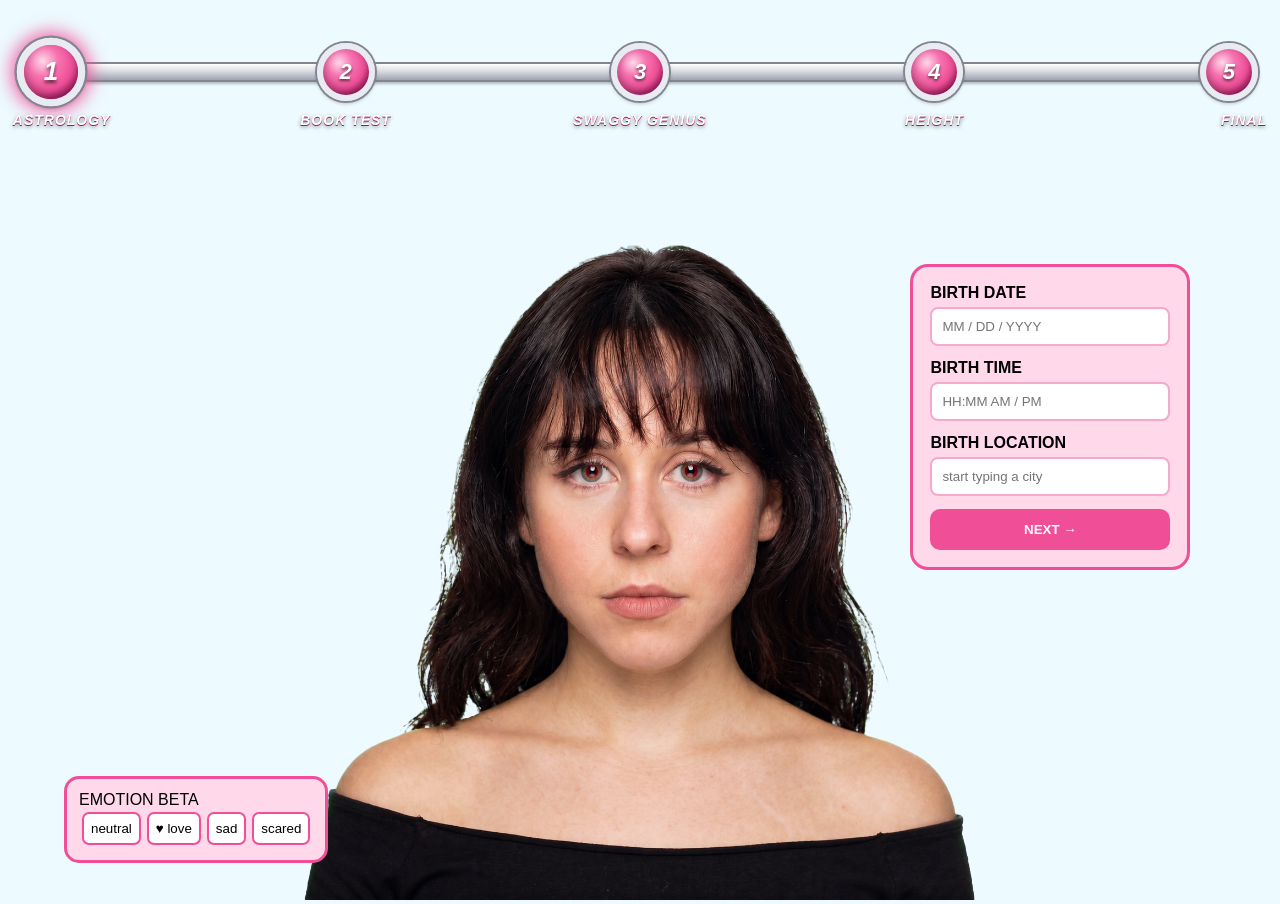
==== index.html @ e0eac4a7 "Add stage labels and switch progress bar to silver-and-pink scheme Stages: astrology, book test, swa" ====
<!doctype html><meta charset="utf-8"><meta name="viewport" content="width=device-width,initial-scale=1"><style>*{box-sizing:border-box}body{margin:0;font-family:Arial;background:#edfaff}.stars{position:fixed;inset:0;width:100%;height:100%;object-fit:cover;z-index:-1}.map{height:160px;position:relative}.route{position:absolute;left:4%;right:4%;top:62px;height:20px;border-radius:12px;background:linear-gradient(#ffffff,#d9dbe2 45%,#9fa3af);border:2px solid #828692;box-shadow:0 2px 3px rgba(0,0,0,.25)}.node{position:absolute;top:72px;transform:translate(-50%,-50%);width:58px;height:58px;border-radius:50%;background:radial-gradient(circle at 35% 30%,#ffd9e9,#f772b0 30%,#f14e98 60%,#a81260 85%);border:6px solid #e9ebf2;box-shadow:0 0 0 2px #828692,0 2px 4px rgba(0,0,0,.3),inset 0 -4px 8px rgba(0,0,0,.35);display:flex;align-items:center;justify-content:center;color:#fff;font-weight:bold;font-size:22px;text-shadow:0 2px 3px rgba(0,0,0,.6)}.node.active{transform:translate(-50%,-50%) scale(1.18);box-shadow:0 0 0 2px #828692,0 0 14px 5px rgba(241,78,152,.85),0 2px 4px rgba(0,0,0,.3),inset 0 -4px 8px rgba(0,0,0,.35)}.lbl{position:absolute;top:112px;transform:translateX(-50%);font-weight:bold;font-size:14px;letter-spacing:1px;text-transform:uppercase;color:#fff;text-shadow:0 1px 0 #a81260,0 2px 4px rgba(0,0,0,.45);white-space:nowrap}.lbl.n1{left:1%;transform:none}.lbl.n5{left:auto;right:1%;transform:none}.n1{left:4%}.n2{left:27%}.n3{left:50%}.n4{left:73%}.n5{left:96%}.page{height:calc(100vh - 160px);position:relative}.avatar{position:absolute;left:50%;bottom:0;transform:translateX(-50%);height:78vh}.avatar img{height:100%;object-fit:contain}.card{position:absolute;right:7%;top:14%;width:280px;padding:17px;background:#ffd9e9;border:3px solid #f14e98;border-radius:18px}.card input{width:100%;padding:10px;margin:5px 0 13px;border:2px solid #f7a8cc;border-radius:8px}.card button{width:100%;padding:13px;background:#f14e98;color:white;border:0;border-radius:10px;font-weight:bold}.moods{position:absolute;left:5%;bottom:5%;padding:12px;background:#ffd9e9;border:3px solid #f14e98;border-radius:15px}.moods button{margin:3px;border-radius:7px;border:2px solid #f14e98;background:white;padding:7px}</style><video class="stars" autoplay muted loop playsinline><source src="stars.mp4"></video><nav class="map"><div class="route"></div><i class="node n1 active">1</i><i class="node n2">2</i><i class="node n3">3</i><i class="node n4">4</i><i class="node n5">5</i><em class="lbl n1">astrology</em><em class="lbl n2">book test</em><em class="lbl n3">swaggy genius</em><em class="lbl n4">height</em><em class="lbl n5">final</em></nav><main class="page"><div class="avatar"><img src="assets/portrait-cutout.png"></div><form class="card"><b>BIRTH DATE</b><input placeholder="MM / DD / YYYY"><b>BIRTH TIME</b><input placeholder="HH:MM AM / PM"><b>BIRTH LOCATION</b><input placeholder="start typing a city"><button>NEXT →</button></form><div class="moods">EMOTION BETA<br><button>neutral</button><button>♥ love</button><button>sad</button><button>scared</button></div></main>
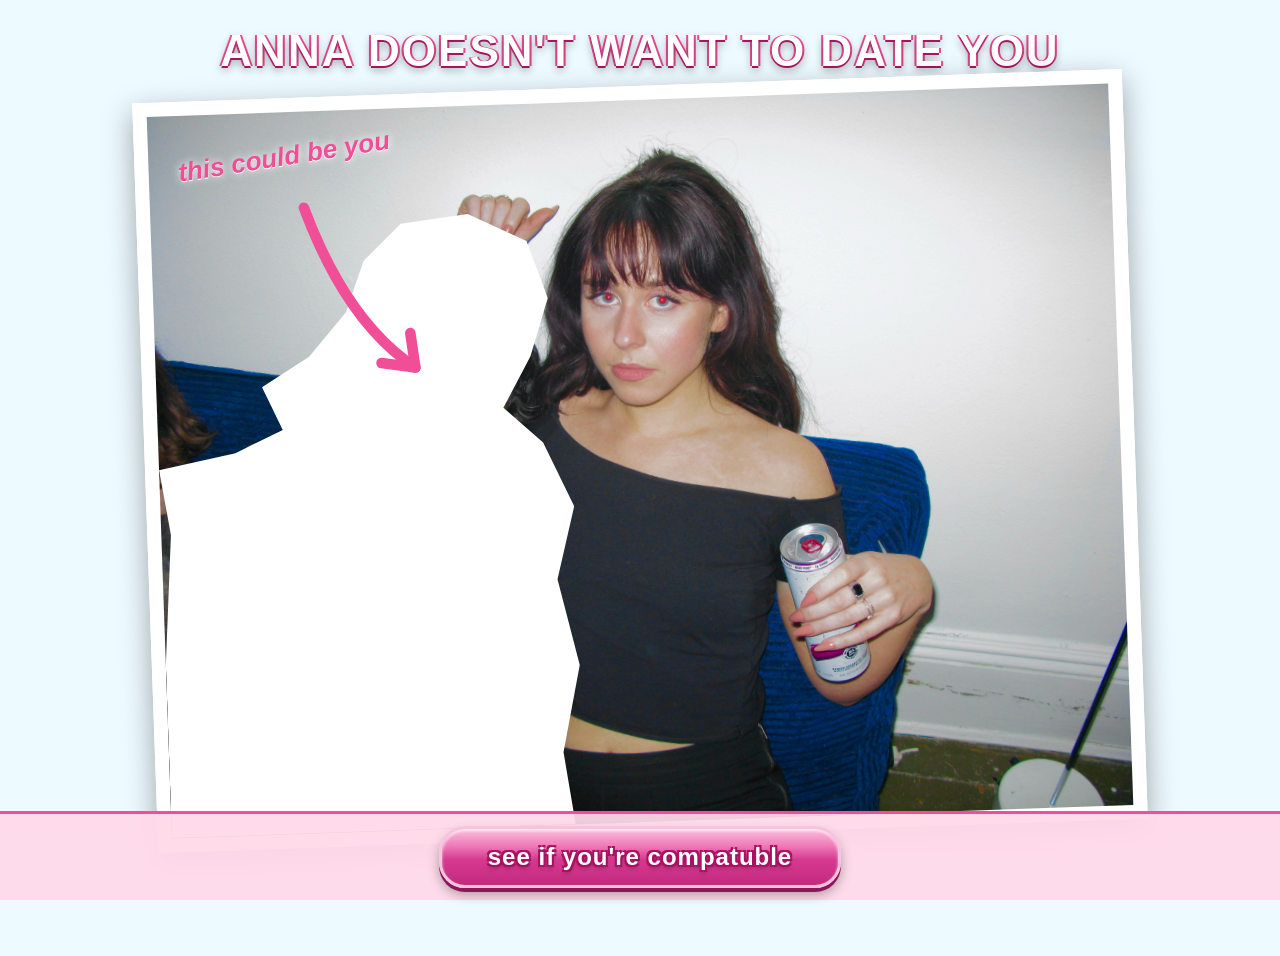
==== commit 22480c24: "Add landing page, wire Emotion Beta expressions, pad progress rail - index.html is now the landing p" ====
--- a/index.html
+++ b/index.html
@@ -1 +1 @@
-<!doctype html><meta charset="utf-8"><meta name="viewport" content="width=device-width,initial-scale=1"><style>*{box-sizing:border-box}body{margin:0;font-family:Arial;background:#edfaff}.stars{position:fixed;inset:0;width:100%;height:100%;object-fit:cover;z-index:-1}.map{height:160px;position:relative}.route{position:absolute;left:4%;right:4%;top:62px;height:20px;border-radius:12px;background:linear-gradient(#ffffff,#d9dbe2 45%,#9fa3af);border:2px solid #828692;box-shadow:0 2px 3px rgba(0,0,0,.25)}.node{position:absolute;top:72px;transform:translate(-50%,-50%);width:58px;height:58px;border-radius:50%;background:radial-gradient(circle at 35% 30%,#ffd9e9,#f772b0 30%,#f14e98 60%,#a81260 85%);border:6px solid #e9ebf2;box-shadow:0 0 0 2px #828692,0 2px 4px rgba(0,0,0,.3),inset 0 -4px 8px rgba(0,0,0,.35);display:flex;align-items:center;justify-content:center;color:#fff;font-weight:bold;font-size:22px;text-shadow:0 2px 3px rgba(0,0,0,.6)}.node.active{transform:translate(-50%,-50%) scale(1.18);box-shadow:0 0 0 2px #828692,0 0 14px 5px rgba(241,78,152,.85),0 2px 4px rgba(0,0,0,.3),inset 0 -4px 8px rgba(0,0,0,.35)}.lbl{position:absolute;top:112px;transform:translateX(-50%);font-weight:bold;font-size:14px;letter-spacing:1px;text-transform:uppercase;color:#fff;text-shadow:0 1px 0 #a81260,0 2px 4px rgba(0,0,0,.45);white-space:nowrap}.lbl.n1{left:1%;transform:none}.lbl.n5{left:auto;right:1%;transform:none}.n1{left:4%}.n2{left:27%}.n3{left:50%}.n4{left:73%}.n5{left:96%}.page{height:calc(100vh - 160px);position:relative}.avatar{position:absolute;left:50%;bottom:0;transform:translateX(-50%);height:78vh}.avatar img{height:100%;object-fit:contain}.card{position:absolute;right:7%;top:14%;width:280px;padding:17px;background:#ffd9e9;border:3px solid #f14e98;border-radius:18px}.card input{width:100%;padding:10px;margin:5px 0 13px;border:2px solid #f7a8cc;border-radius:8px}.card button{width:100%;padding:13px;background:#f14e98;color:white;border:0;border-radius:10px;font-weight:bold}.moods{position:absolute;left:5%;bottom:5%;padding:12px;background:#ffd9e9;border:3px solid #f14e98;border-radius:15px}.moods button{margin:3px;border-radius:7px;border:2px solid #f14e98;background:white;padding:7px}</style><video class="stars" autoplay muted loop playsinline><source src="stars.mp4"></video><nav class="map"><div class="route"></div><i class="node n1 active">1</i><i class="node n2">2</i><i class="node n3">3</i><i class="node n4">4</i><i class="node n5">5</i><em class="lbl n1">astrology</em><em class="lbl n2">book test</em><em class="lbl n3">swaggy genius</em><em class="lbl n4">height</em><em class="lbl n5">final</em></nav><main class="page"><div class="avatar"><img src="assets/portrait-cutout.png"></div><form class="card"><b>BIRTH DATE</b><input placeholder="MM / DD / YYYY"><b>BIRTH TIME</b><input placeholder="HH:MM AM / PM"><b>BIRTH LOCATION</b><input placeholder="start typing a city"><button>NEXT →</button></form><div class="moods">EMOTION BETA<br><button>neutral</button><button>♥ love</button><button>sad</button><button>scared</button></div></main>
+<!doctype html><meta charset="utf-8"><meta name="viewport" content="width=device-width,initial-scale=1"><title>Astrological Anna</title><style>*{box-sizing:border-box}body{margin:0;font-family:Arial;background:#edfaff}.stars{position:fixed;inset:0;width:100%;height:100%;object-fit:cover;z-index:-1}h1{text-align:center;margin:26px 12px 10px;font-size:min(6vw,44px);letter-spacing:2px;text-transform:uppercase;color:#fff;text-shadow:0 2px 0 #a81260,0 4px 10px rgba(0,0,0,.35),-2px 0 0 #f14e98,2px 0 0 #f14e98}.photo{position:relative;width:min(78vw,110vh);margin:8px auto 120px;border:14px solid #fff;box-shadow:0 10px 30px rgba(0,0,0,.35);transform:rotate(-2deg);background:#fff}.photo img{width:100%;display:block}.cut{position:absolute;inset:0;background:#fff;clip-path:polygon(26% 16%,33% 15%,39% 19%,41% 27%,39% 35%,36% 42%,40% 47%,43% 56%,41% 66%,43% 78%,41% 90%,42% 100%,0% 100%,0% 76%,1% 58%,0% 49%,8% 47%,13% 44%,11% 38%,16% 34%,20% 28%,22% 21%)}.note{position:absolute;left:3%;top:4%;font-size:min(3vw,26px);font-weight:bold;color:#f14e98;transform:rotate(-7deg);text-shadow:0 1px 0 #fff,0 0 8px #fff}.arrow{position:absolute;inset:0;width:100%;height:100%;pointer-events:none}footer{position:fixed;left:0;right:0;bottom:0;padding:12px;text-align:center;background:rgba(255,217,233,.94);border-top:3px solid #f14e98}.candy{display:inline-block;padding:14px 46px;font-size:24px;font-weight:bold;font-family:'Arial Rounded MT Bold',Arial;color:#fff;text-decoration:none;letter-spacing:1px;border-radius:26px;background:linear-gradient(180deg,#fbc0dc 0%,#ef7ab8 30%,#d63a90 55%,#c22a7d 100%);border:3px solid #f7c3dd;box-shadow:0 4px 0 #8d1758,0 7px 12px rgba(0,0,0,.3),inset 0 2px 3px rgba(255,255,255,.7);text-shadow:2px 2px 0 #a81260,-2px 2px 0 #a81260,2px -2px 0 #a81260,-2px -2px 0 #a81260,0 3px 4px rgba(0,0,0,.35)}.candy:active{transform:translateY(3px);box-shadow:0 1px 0 #8d1758,0 3px 6px rgba(0,0,0,.3),inset 0 2px 3px rgba(255,255,255,.7)}</style><video class="stars" autoplay muted loop playsinline><source src="stars.mp4"></video><h1>Anna doesn't want to date you</h1><div class="photo"><img src="assets/party-photo.jpg" alt="Anna at a party"><div class="cut"></div><svg class="arrow" viewBox="0 0 100 75" preserveAspectRatio="none"><path d="M16 10 Q 20 22 27 27" fill="none" stroke="#f14e98" stroke-width="1.1" stroke-linecap="round"/><path d="M27 27 l-3.5 -0.6 M27 27 l-0.4 -3.6" fill="none" stroke="#f14e98" stroke-width="1.1" stroke-linecap="round"/></svg><em class="note">this could be you</em></div><footer><a class="candy" href="survey.html">see if you're compatuble</a></footer>
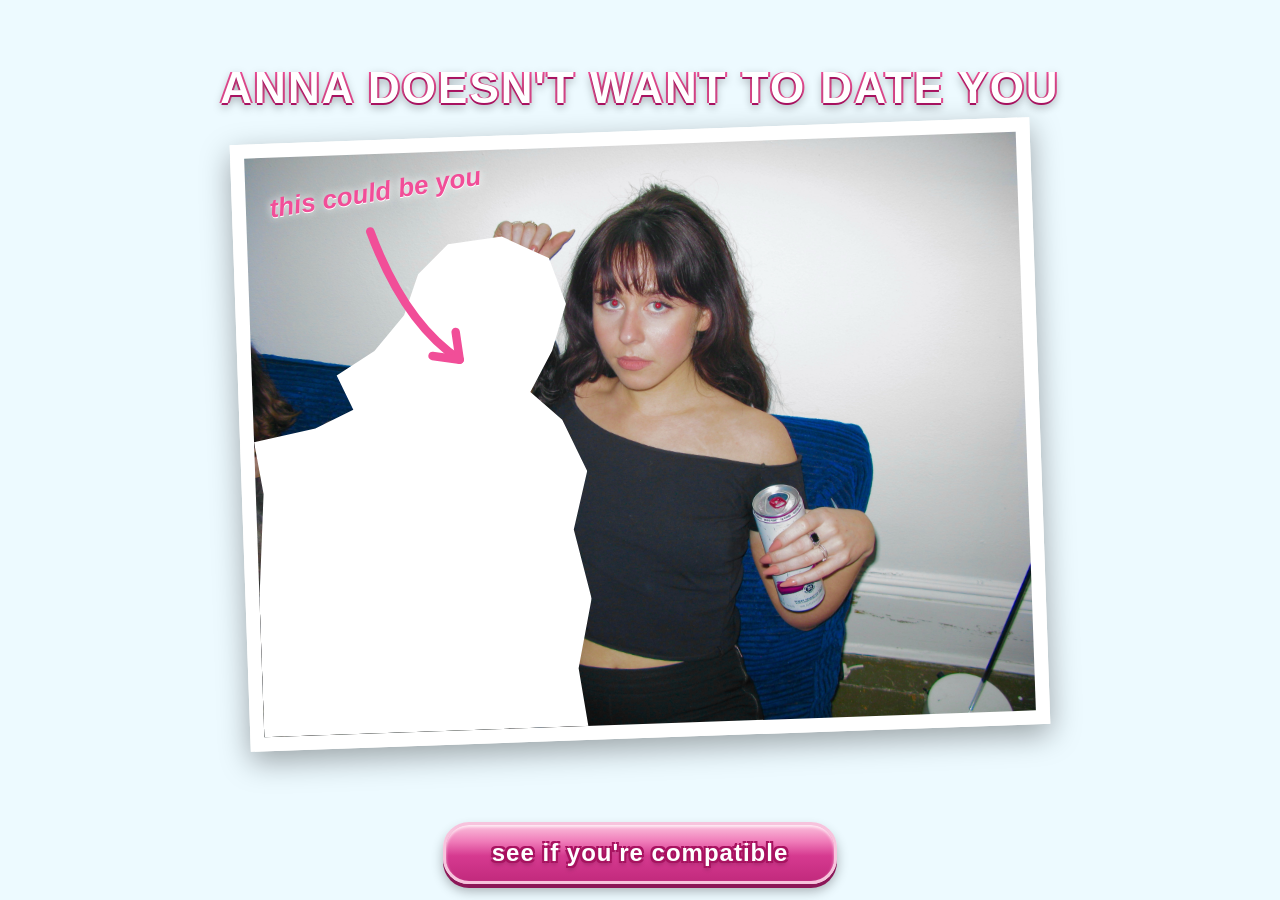
==== commit d2071e0e: "Clean angry regen with properly aligned animated steam; landing polish - angry.png regenerated with " ====
--- a/index.html
+++ b/index.html
@@ -1 +1 @@
-<!doctype html><meta charset="utf-8"><meta name="viewport" content="width=device-width,initial-scale=1"><title>Astrological Anna</title><style>*{box-sizing:border-box}body{margin:0;font-family:Arial;background:#edfaff}.stars{position:fixed;inset:0;width:100%;height:100%;object-fit:cover;z-index:-1}h1{text-align:center;margin:26px 12px 10px;font-size:min(6vw,44px);letter-spacing:2px;text-transform:uppercase;color:#fff;text-shadow:0 2px 0 #a81260,0 4px 10px rgba(0,0,0,.35),-2px 0 0 #f14e98,2px 0 0 #f14e98}.photo{position:relative;width:min(78vw,110vh);margin:8px auto 120px;border:14px solid #fff;box-shadow:0 10px 30px rgba(0,0,0,.35);transform:rotate(-2deg);background:#fff}.photo img{width:100%;display:block}.cut{position:absolute;inset:0;background:#fff;clip-path:polygon(26% 16%,33% 15%,39% 19%,41% 27%,39% 35%,36% 42%,40% 47%,43% 56%,41% 66%,43% 78%,41% 90%,42% 100%,0% 100%,0% 76%,1% 58%,0% 49%,8% 47%,13% 44%,11% 38%,16% 34%,20% 28%,22% 21%)}.note{position:absolute;left:3%;top:4%;font-size:min(3vw,26px);font-weight:bold;color:#f14e98;transform:rotate(-7deg);text-shadow:0 1px 0 #fff,0 0 8px #fff}.arrow{position:absolute;inset:0;width:100%;height:100%;pointer-events:none}footer{position:fixed;left:0;right:0;bottom:0;padding:12px;text-align:center;background:rgba(255,217,233,.94);border-top:3px solid #f14e98}.candy{display:inline-block;padding:14px 46px;font-size:24px;font-weight:bold;font-family:'Arial Rounded MT Bold',Arial;color:#fff;text-decoration:none;letter-spacing:1px;border-radius:26px;background:linear-gradient(180deg,#fbc0dc 0%,#ef7ab8 30%,#d63a90 55%,#c22a7d 100%);border:3px solid #f7c3dd;box-shadow:0 4px 0 #8d1758,0 7px 12px rgba(0,0,0,.3),inset 0 2px 3px rgba(255,255,255,.7);text-shadow:2px 2px 0 #a81260,-2px 2px 0 #a81260,2px -2px 0 #a81260,-2px -2px 0 #a81260,0 3px 4px rgba(0,0,0,.35)}.candy:active{transform:translateY(3px);box-shadow:0 1px 0 #8d1758,0 3px 6px rgba(0,0,0,.3),inset 0 2px 3px rgba(255,255,255,.7)}</style><video class="stars" autoplay muted loop playsinline><source src="stars.mp4"></video><h1>Anna doesn't want to date you</h1><div class="photo"><img src="assets/party-photo.jpg" alt="Anna at a party"><div class="cut"></div><svg class="arrow" viewBox="0 0 100 75" preserveAspectRatio="none"><path d="M16 10 Q 20 22 27 27" fill="none" stroke="#f14e98" stroke-width="1.1" stroke-linecap="round"/><path d="M27 27 l-3.5 -0.6 M27 27 l-0.4 -3.6" fill="none" stroke="#f14e98" stroke-width="1.1" stroke-linecap="round"/></svg><em class="note">this could be you</em></div><footer><a class="candy" href="survey.html">see if you're compatuble</a></footer>
+<!doctype html><meta charset="utf-8"><meta name="viewport" content="width=device-width,initial-scale=1"><title>Astrological Anna</title><style>*{box-sizing:border-box}body{margin:0;font-family:Arial;background:#edfaff;min-height:100vh;display:flex;flex-direction:column;justify-content:center;padding-bottom:100px}.stars{position:fixed;inset:0;width:100%;height:100%;object-fit:cover;z-index:-1}h1{text-align:center;margin:0 12px 18px;font-size:min(6vw,44px);letter-spacing:2px;text-transform:uppercase;color:#fff;text-shadow:0 2px 0 #a81260,0 4px 10px rgba(0,0,0,.35),-2px 0 0 #f14e98,2px 0 0 #f14e98}.photo{position:relative;width:min(78vw,1100px,calc((100vh - 300px)*1.3333));margin:0 auto;border:14px solid #fff;box-shadow:0 10px 30px rgba(0,0,0,.35);transform:rotate(-2deg);background:#fff}.photo img{width:100%;display:block}.cut{position:absolute;inset:0;background:#fff;clip-path:polygon(26% 16%,33% 15%,39% 19%,41% 27%,39% 35%,36% 42%,40% 47%,43% 56%,41% 66%,43% 78%,41% 90%,42% 100%,0% 100%,0% 76%,1% 58%,0% 49%,8% 47%,13% 44%,11% 38%,16% 34%,20% 28%,22% 21%)}.note{position:absolute;left:3%;top:4%;font-size:min(3vw,26px);font-weight:bold;color:#f14e98;transform:rotate(-7deg);text-shadow:0 1px 0 #fff,0 0 8px #fff}.arrow{position:absolute;inset:0;width:100%;height:100%;pointer-events:none}footer{position:fixed;left:0;right:0;bottom:0;padding:16px;text-align:center}.candy{display:inline-block;padding:14px 46px;font-size:24px;font-weight:bold;font-family:'Arial Rounded MT Bold',Arial;color:#fff;text-decoration:none;letter-spacing:1px;border-radius:26px;background:linear-gradient(180deg,#fbc0dc 0%,#ef7ab8 30%,#d63a90 55%,#c22a7d 100%);border:3px solid #f7c3dd;box-shadow:0 4px 0 #8d1758,0 7px 12px rgba(0,0,0,.3),inset 0 2px 3px rgba(255,255,255,.7);text-shadow:2px 2px 0 #a81260,-2px 2px 0 #a81260,2px -2px 0 #a81260,-2px -2px 0 #a81260,0 3px 4px rgba(0,0,0,.35)}.candy:active{transform:translateY(3px);box-shadow:0 1px 0 #8d1758,0 3px 6px rgba(0,0,0,.3),inset 0 2px 3px rgba(255,255,255,.7)}</style><video class="stars" autoplay muted loop playsinline><source src="stars.mp4"></video><h1>Anna doesn't want to date you</h1><div class="photo"><img src="assets/party-photo.jpg" alt="Anna at a party"><div class="cut"></div><svg class="arrow" viewBox="0 0 100 75" preserveAspectRatio="none"><path d="M16 10 Q 20 22 27 27" fill="none" stroke="#f14e98" stroke-width="1.1" stroke-linecap="round"/><path d="M27 27 l-3.5 -0.6 M27 27 l-0.4 -3.6" fill="none" stroke="#f14e98" stroke-width="1.1" stroke-linecap="round"/></svg><em class="note">this could be you</em></div><footer><a class="candy" href="survey.html">see if you're compatible</a></footer>
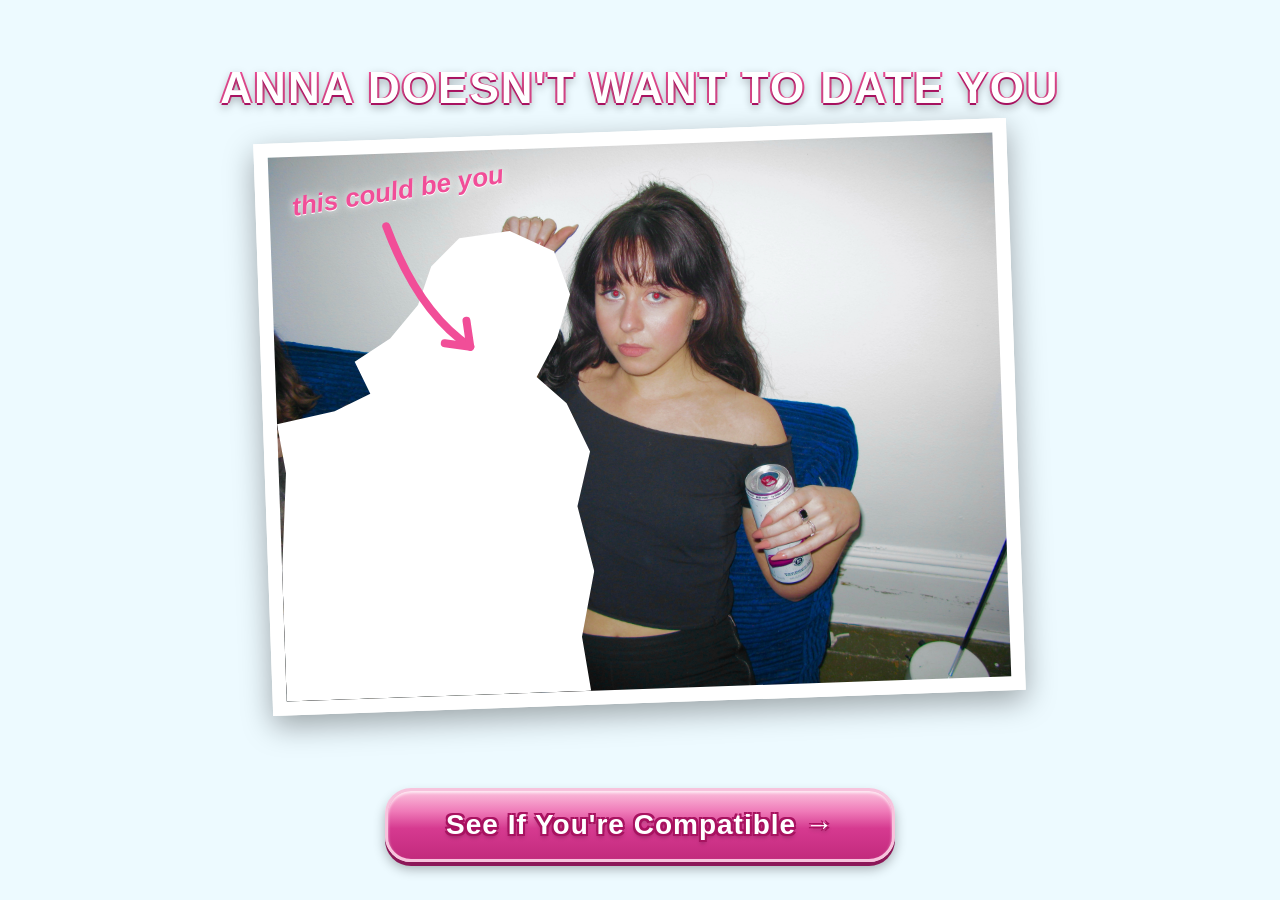
==== commit 78f5342d: "Uniform 46px form fields, 'minute' placeholder, teens can't advance - All card selects/inputs share " ====
--- a/index.html
+++ b/index.html
@@ -1 +1,33 @@
-<!doctype html><meta charset="utf-8"><meta name="viewport" content="width=device-width,initial-scale=1"><title>Astrological Anna</title><style>*{box-sizing:border-box}body{margin:0;font-family:Arial;background:#edfaff;min-height:100vh;display:flex;flex-direction:column;justify-content:center;padding-bottom:100px}.stars{position:fixed;inset:0;width:100%;height:100%;object-fit:cover;z-index:-1}h1{text-align:center;margin:0 12px 18px;font-size:min(6vw,44px);letter-spacing:2px;text-transform:uppercase;color:#fff;text-shadow:0 2px 0 #a81260,0 4px 10px rgba(0,0,0,.35),-2px 0 0 #f14e98,2px 0 0 #f14e98}.photo{position:relative;width:min(78vw,1100px,calc((100vh - 300px)*1.3333));margin:0 auto;border:14px solid #fff;box-shadow:0 10px 30px rgba(0,0,0,.35);transform:rotate(-2deg);background:#fff}.photo img{width:100%;display:block}.cut{position:absolute;inset:0;background:#fff;clip-path:polygon(26% 16%,33% 15%,39% 19%,41% 27%,39% 35%,36% 42%,40% 47%,43% 56%,41% 66%,43% 78%,41% 90%,42% 100%,0% 100%,0% 76%,1% 58%,0% 49%,8% 47%,13% 44%,11% 38%,16% 34%,20% 28%,22% 21%)}.note{position:absolute;left:3%;top:4%;font-size:min(3vw,26px);font-weight:bold;color:#f14e98;transform:rotate(-7deg);text-shadow:0 1px 0 #fff,0 0 8px #fff}.arrow{position:absolute;inset:0;width:100%;height:100%;pointer-events:none}footer{position:fixed;left:0;right:0;bottom:0;padding:16px;text-align:center}.candy{display:inline-block;padding:14px 46px;font-size:24px;font-weight:bold;font-family:'Arial Rounded MT Bold',Arial;color:#fff;text-decoration:none;letter-spacing:1px;border-radius:26px;background:linear-gradient(180deg,#fbc0dc 0%,#ef7ab8 30%,#d63a90 55%,#c22a7d 100%);border:3px solid #f7c3dd;box-shadow:0 4px 0 #8d1758,0 7px 12px rgba(0,0,0,.3),inset 0 2px 3px rgba(255,255,255,.7);text-shadow:2px 2px 0 #a81260,-2px 2px 0 #a81260,2px -2px 0 #a81260,-2px -2px 0 #a81260,0 3px 4px rgba(0,0,0,.35)}.candy:active{transform:translateY(3px);box-shadow:0 1px 0 #8d1758,0 3px 6px rgba(0,0,0,.3),inset 0 2px 3px rgba(255,255,255,.7)}</style><video class="stars" autoplay muted loop playsinline><source src="stars.mp4"></video><h1>Anna doesn't want to date you</h1><div class="photo"><img src="assets/party-photo.jpg" alt="Anna at a party"><div class="cut"></div><svg class="arrow" viewBox="0 0 100 75" preserveAspectRatio="none"><path d="M16 10 Q 20 22 27 27" fill="none" stroke="#f14e98" stroke-width="1.1" stroke-linecap="round"/><path d="M27 27 l-3.5 -0.6 M27 27 l-0.4 -3.6" fill="none" stroke="#f14e98" stroke-width="1.1" stroke-linecap="round"/></svg><em class="note">this could be you</em></div><footer><a class="candy" href="survey.html">see if you're compatible</a></footer>
+<!doctype html>
+<html lang="en">
+<head>
+  <meta charset="utf-8">
+  <meta name="viewport" content="width=device-width,initial-scale=1">
+  <title>Astrological Anna</title>
+  <link rel="stylesheet" href="css/base.css">
+  <link rel="stylesheet" href="css/landing.css">
+</head>
+<body>
+
+  <video class="stars" autoplay muted loop playsinline>
+    <source src="stars.mp4">
+  </video>
+
+  <h1>Anna doesn't want to date you</h1>
+
+  <div class="photo">
+    <img src="assets/party-photo.jpg" alt="Anna at a party">
+    <div class="cut"></div>
+    <svg class="arrow" viewBox="0 0 100 75" preserveAspectRatio="none">
+      <path d="M16 10 Q 20 22 27 27" fill="none" stroke="#f14e98" stroke-width="1.1" stroke-linecap="round"/>
+      <path d="M27 27 l-3.5 -0.6 M27 27 l-0.4 -3.6" fill="none" stroke="#f14e98" stroke-width="1.1" stroke-linecap="round"/>
+    </svg>
+    <em class="note">this could be you</em>
+  </div>
+
+  <footer>
+    <a class="candy" href="survey.html">See If You're Compatible <span class="cArrow">→</span></a>
+  </footer>
+
+</body>
+</html>
--- a/css/base.css
+++ b/css/base.css
@@ -0,0 +1,33 @@
+/* Shared across all pages: palette, reset, star-field background. */
+:root {
+  --pink: #f14e98;
+  --pink-hot: #d63a90;
+  --pink-deep: #c22a7d;
+  --pink-dark: #a81260;
+  --pink-darkest: #8d1758;
+  --pink-heading: #7c1348;
+  --pink-border: #f2a9cd;
+  --pink-card-border: #b3186b;
+  --pink-card: #ffe4f0;
+  --pink-soft: #ffd9e9;
+  --ink: #4a1030;
+  --sky: #edfaff;
+}
+
+* { box-sizing: border-box; }
+
+body {
+  margin: 0;
+  font-family: Arial, sans-serif;
+  background: var(--sky);
+}
+
+/* Full-bleed looping star video behind everything */
+.stars {
+  position: fixed;
+  inset: 0;
+  width: 100%;
+  height: 100%;
+  object-fit: cover;
+  z-index: -1;
+}
--- a/css/landing.css
+++ b/css/landing.css
@@ -0,0 +1,117 @@
+/* Landing page: headline, scissored party photo, candy CTA. */
+body {
+  min-height: 100vh;
+  display: flex;
+  flex-direction: column;
+  justify-content: center;
+  padding-bottom: 135px; /* room for the fixed footer CTA */
+}
+
+h1 {
+  text-align: center;
+  margin: 0 12px 18px;
+  font-size: min(6vw, 44px);
+  letter-spacing: 2px;
+  text-transform: uppercase;
+  color: #fff;
+  text-shadow:
+    0 2px 0 var(--pink-dark),
+    0 4px 10px rgba(0, 0, 0, .35),
+    -2px 0 0 var(--pink),
+    2px 0 0 var(--pink);
+}
+
+/* Polaroid-style frame; width also capped so the photo + footer fit one viewport */
+.photo {
+  position: relative;
+  width: min(78vw, 1100px, calc((100vh - 335px) * 1.3333));
+  margin: 0 auto;
+  border: 14px solid #fff;
+  box-shadow: 0 10px 30px rgba(0, 0, 0, .35);
+  transform: rotate(-2deg);
+  background: #fff;
+}
+
+.photo img {
+  width: 100%;
+  display: block;
+}
+
+/* White clip-path "scissor cut" where the guy used to be */
+.cut {
+  position: absolute;
+  inset: 0;
+  background: #fff;
+  clip-path: polygon(26% 16%, 33% 15%, 39% 19%, 41% 27%, 39% 35%, 36% 42%, 40% 47%, 43% 56%, 41% 66%, 43% 78%, 41% 90%, 42% 100%, 0% 100%, 0% 76%, 1% 58%, 0% 49%, 8% 47%, 13% 44%, 11% 38%, 16% 34%, 20% 28%, 22% 21%);
+}
+
+.note {
+  position: absolute;
+  left: 3%;
+  top: 4%;
+  font-size: min(3vw, 26px);
+  font-weight: bold;
+  color: var(--pink);
+  transform: rotate(-7deg);
+  text-shadow: 0 1px 0 #fff, 0 0 8px #fff;
+}
+
+.arrow {
+  position: absolute;
+  inset: 0;
+  width: 100%;
+  height: 100%;
+  pointer-events: none;
+}
+
+footer {
+  position: fixed;
+  left: 0;
+  right: 0;
+  bottom: 0;
+  padding: 16px 16px 38px;
+  text-align: center;
+}
+
+/* Glossy candy CTA button */
+.candy {
+  display: inline-block;
+  padding: 18px 58px;
+  font-size: 28px;
+  font-weight: bold;
+  font-family: 'Arial Rounded MT Bold', Arial, sans-serif;
+  color: #fff;
+  text-decoration: none;
+  letter-spacing: 1px;
+  border-radius: 26px;
+  background: linear-gradient(180deg, #fbc0dc 0%, #ef7ab8 30%, var(--pink-hot) 55%, var(--pink-deep) 100%);
+  border: 3px solid #f7c3dd;
+  box-shadow:
+    0 4px 0 var(--pink-darkest),
+    0 7px 12px rgba(0, 0, 0, .3),
+    inset 0 2px 3px rgba(255, 255, 255, .7);
+  text-shadow:
+    2px 2px 0 var(--pink-dark),
+    -2px 2px 0 var(--pink-dark),
+    2px -2px 0 var(--pink-dark),
+    -2px -2px 0 var(--pink-dark),
+    0 3px 4px rgba(0, 0, 0, .35);
+}
+
+/* The arrow keeps nudging toward the survey */
+.cArrow {
+  display: inline-block;
+  animation: cNudge 1.1s ease-in-out infinite;
+}
+
+@keyframes cNudge {
+  50% { transform: translateX(7px); }
+}
+
+.candy:active {
+  transform: translateY(3px);
+  box-shadow:
+    0 1px 0 var(--pink-darkest),
+    0 3px 6px rgba(0, 0, 0, .3),
+    inset 0 2px 3px rgba(255, 255, 255, .7);
+}
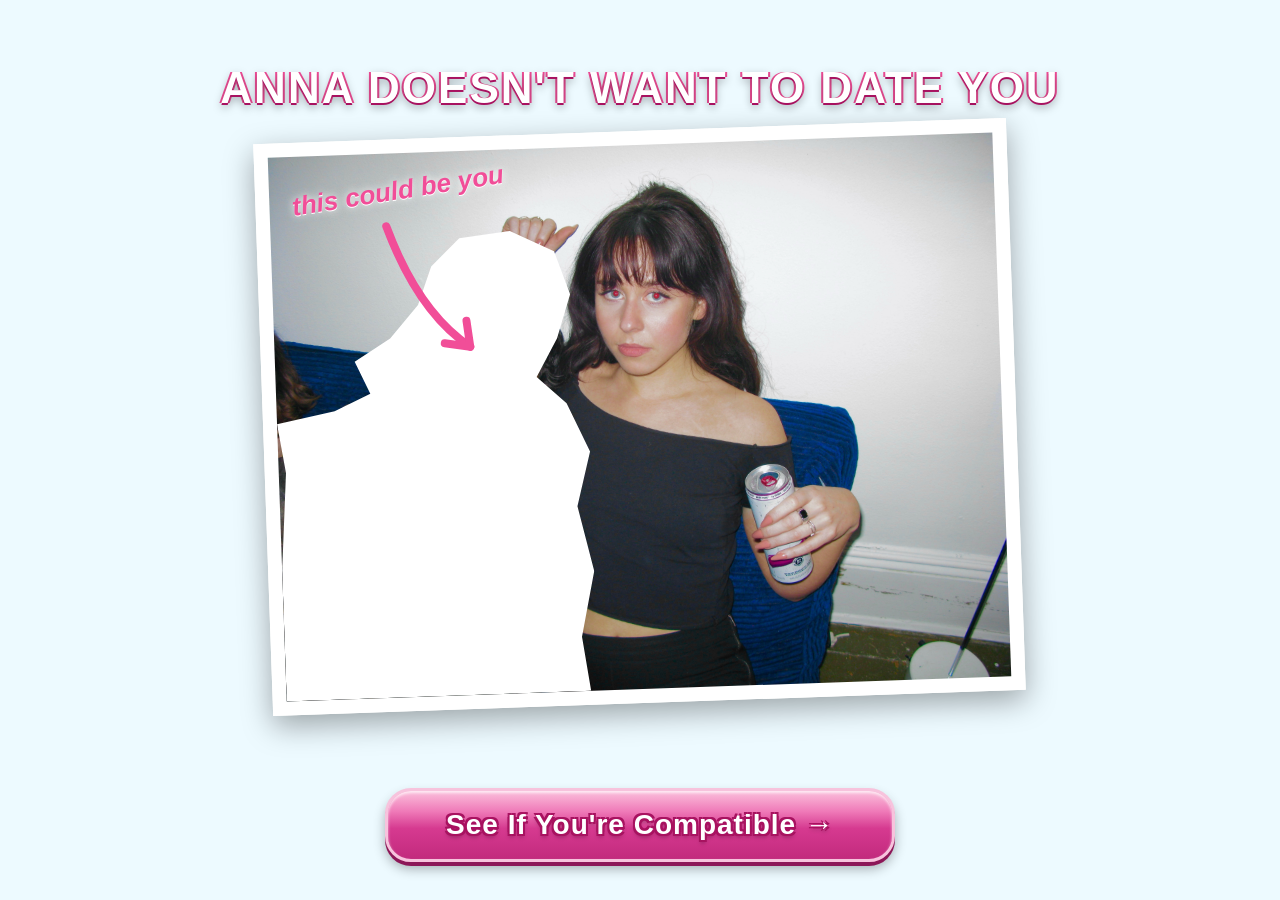
==== commit 9e76d12f: "Per-stage compatibility reveals with their own labels and scores Each between-stage reveal now shows" ====
--- a/index.html
+++ b/index.html
@@ -2,10 +2,11 @@
 <html lang="en">
 <head>
   <meta charset="utf-8">
-  <meta name="viewport" content="width=device-width,initial-scale=1">
+  <meta name="viewport" content="width=device-width,initial-scale=1,viewport-fit=cover">
   <title>Astrological Anna</title>
   <link rel="stylesheet" href="css/base.css">
   <link rel="stylesheet" href="css/landing.css">
+  <link rel="stylesheet" href="css/mobile.css">
 </head>
 <body>
 
--- a/css/landing.css
+++ b/css/landing.css
@@ -84,7 +84,10 @@
   text-decoration: none;
   letter-spacing: 1px;
   border-radius: 26px;
-  background: linear-gradient(180deg, #fbc0dc 0%, #ef7ab8 30%, var(--pink-hot) 55%, var(--pink-deep) 100%);
+  /* literal hexes (not vars): a stale cached base.css without --pink-hot
+     would invalidate the whole gradient and leave the button hollow */
+  background-color: #d63a90;
+  background-image: linear-gradient(180deg, #fbc0dc 0%, #ef7ab8 30%, #d63a90 55%, #c22a7d 100%);
   border: 3px solid #f7c3dd;
   box-shadow:
     0 4px 0 var(--pink-darkest),
--- a/css/mobile.css
+++ b/css/mobile.css
@@ -0,0 +1,178 @@
+/* Mobile layer (phones, ≤700px). Loaded AFTER landing.css / survey.css so it
+   only overrides — desktop rendering is untouched.
+
+   The mobile thesis: Anna is the screen. She stays big and centered the whole
+   time so you watch her react while you type; every stage's controls live in
+   a sticky bottom sheet / strip, thumb range. */
+
+@media (max-width: 700px) {
+
+  /* ================= landing (index.html) ================= */
+
+  .photo { width: min(88vw, calc((100vh - 320px) * 1.3333)); }
+
+  footer { padding: 12px 12px calc(20px + env(safe-area-inset-bottom)); }
+
+  .candy {
+    font-size: 20px;
+    padding: 15px 34px;
+  }
+
+  /* ================= survey: progress rail ================= */
+
+  .map { height: 86px; }
+
+  .route {
+    top: 38px;
+    height: 14px;
+    left: max(4%, 34px);
+    right: max(4%, 34px);
+  }
+
+  .node {
+    top: 45px;
+    width: 38px;
+    height: 38px;
+    border-width: 4px;
+    font-size: 15px;
+  }
+
+  .n1 { left: max(4%, 34px); }
+  .n5 { left: calc(100% - max(4%, 34px)); }
+
+  /* stage names don't fit five-across on a phone — the glowing node says
+     where you are */
+  .lbl { display: none; }
+
+  .page { height: calc(100vh - 86px); height: calc(100dvh - 86px); }
+
+  /* ================= Anna, front and center ================= */
+
+  /* Full-height, centered, behind every sheet — her face fills the gap
+     between the rail and the controls, all stages */
+  .avatar {
+    height: 74vh;
+    height: 74dvh;
+    z-index: 1;
+    pointer-events: none;
+  }
+
+  /* undo the desktop corner-shrink so she stays centered on s2/s3 */
+  body.s2 .avatar,
+  body.s3 .avatar {
+    transform: translateX(-50%);
+    z-index: 1;
+  }
+
+  /* dev panels don't fit the phone screen — desktop-only */
+  .betas { display: none; }
+
+  #moreInfo {
+    bottom: auto;
+    top: 96px;
+    right: 8px;
+  }
+
+  /* ================= stage 1: birth card = bottom sheet ================= */
+
+  .card {
+    position: fixed;
+    left: 0;
+    right: 0;
+    bottom: 0;
+    top: auto;
+    width: auto;
+    max-height: 64vh;
+    max-height: 64dvh;
+    overflow-y: auto;
+    z-index: 6;
+    border-radius: 22px 22px 0 0;
+    border-bottom: 0;
+    box-shadow: 0 -8px 26px rgba(120, 20, 80, .4);
+    padding: 16px 18px calc(12px + env(safe-area-inset-bottom));
+  }
+
+  /* the sheet sits at the screen bottom, so suggestions must open upward */
+  #locList {
+    top: auto;
+    bottom: 100%;
+    margin: 0 0 4px;
+  }
+
+  /* ================= stage 2: horizontal film strip ================= */
+
+  body.s2 #stage2 {
+    inset: 0;
+    z-index: 3;
+  }
+
+  .shelfHead { margin: 2px 0 0; }
+
+  .shelfHead b { font-size: 19px; letter-spacing: 2px; }
+
+  .shelfHead span { font-size: 12px; }
+
+  /* .shelf is display:contents on desktop (rows keep their grid); here it
+     becomes one thumb-scrollable strip and the rows dissolve into it */
+  .shelf {
+    display: flex;
+    overflow-x: auto;
+    -webkit-overflow-scrolling: touch;
+    scroll-snap-type: x proximity;
+    align-items: end;
+    gap: 14px;
+    margin-top: auto;
+    padding: 20px 18px 2px;
+    border-bottom: 12px solid transparent;
+    border-image: linear-gradient(#ffffff, #d9dbe2 45%, #9fa3af) 0 0 100% 0 / 0 0 12px 0;
+  }
+
+  .shelfRow {
+    display: contents;
+  }
+
+  .case {
+    flex: 0 0 auto;
+    width: 34vw;
+    max-width: 160px;
+    scroll-snap-align: center;
+    margin-bottom: 6px;
+  }
+
+  /* no hover on touch: picked lift is the only resting transform */
+  .case.picked:not(:hover) { transform: translateY(-6px); }
+
+  .shelfFoot {
+    padding: 12px 16px calc(12px + env(safe-area-inset-bottom));
+    justify-content: space-between;
+  }
+
+  #faves {
+    bottom: calc(88px + env(safe-area-inset-bottom));
+    width: 94vw;
+  }
+
+  /* ================= stage 3: looks match ================= */
+
+  body.s3 #stage3 { inset: 0 4% 1%; }
+
+  .booth,
+  .lmDrop { width: min(92vw, 54vh); }
+
+  .lmUpload { gap: 14px; }
+
+  /* the paired polaroids shrink to sit side by side on a phone */
+  .pol {
+    width: min(40vw, 38vh);
+    padding: 8px 8px 30px;
+  }
+
+  .lmStage .shelfFoot,
+  #stage3 .shelfFoot { padding-bottom: calc(10px + env(safe-area-inset-bottom)); }
+
+  /* ================= stage 4: height check ================= */
+
+  body.s4 #stage4 { z-index: 3; }
+
+  #stage4 .shelfFoot { padding-bottom: calc(10px + env(safe-area-inset-bottom)); }
+}
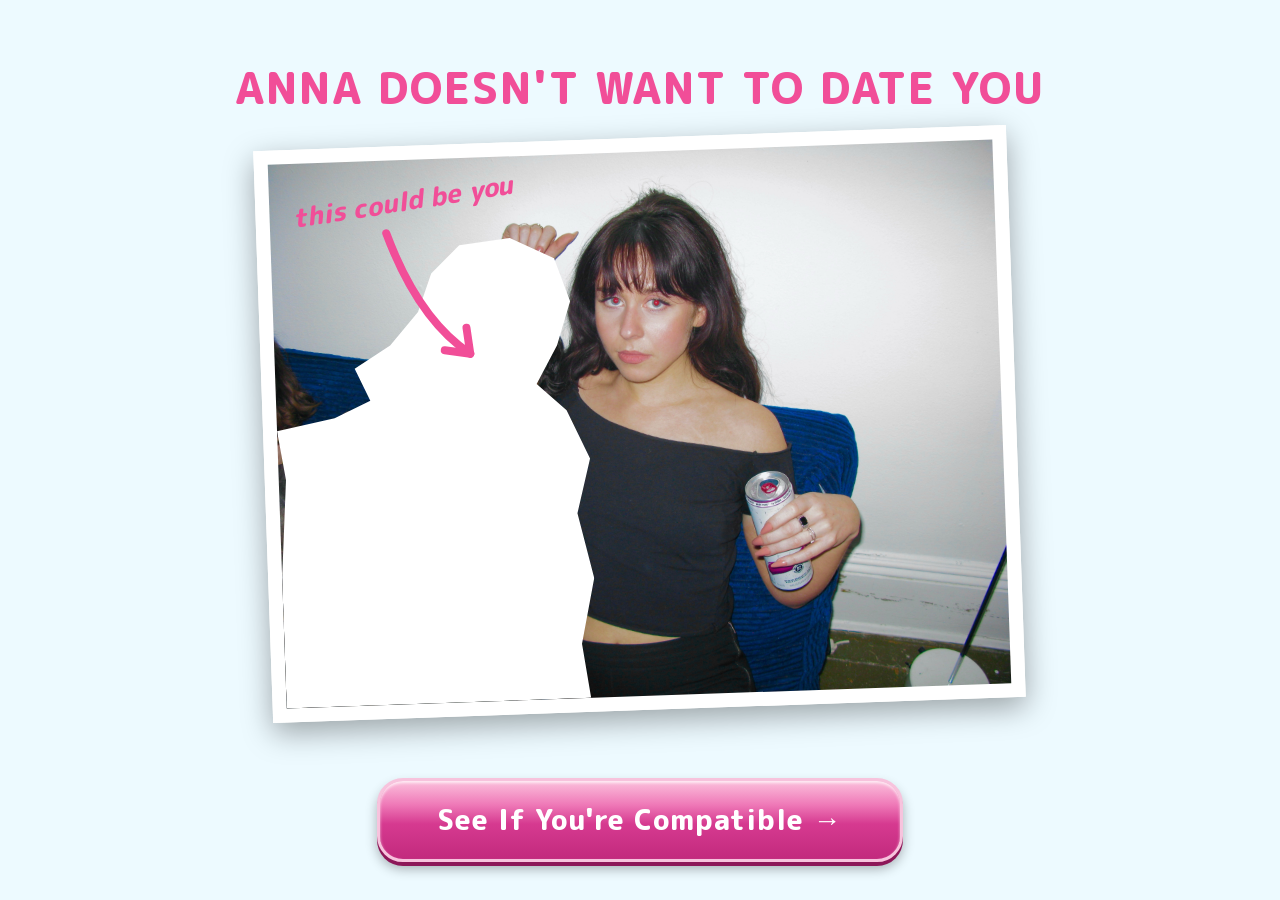
==== commit 181b4fc6: "Sweep: height-check redesign + concurrent sessions' Vercel/looks-AI work Height check (this session)" ====
--- a/index.html
+++ b/index.html
@@ -7,6 +7,9 @@
   <link rel="stylesheet" href="css/base.css">
   <link rel="stylesheet" href="css/landing.css">
   <link rel="stylesheet" href="css/mobile.css">
+  <link rel="icon" href="favicon.ico" sizes="32x32">
+  <link rel="icon" type="image/png" href="assets/favicon.png">
+  <link rel="apple-touch-icon" href="assets/apple-touch-icon.png">
 </head>
 <body>
 
--- a/css/base.css
+++ b/css/base.css
@@ -1,4 +1,20 @@
 /* Shared across all pages: palette, reset, star-field background. */
+
+/* M PLUS Rounded 1c — Japanese maru-gothic rounded type, the closest web
+   font to 2009 Nintendo DS menu typography (Tomodachi Collection era). */
+@font-face {
+  font-family: 'M PLUS Rounded 1c';
+  font-weight: 500;
+  font-display: swap;
+  src: url('../assets/fonts/mplus-rounded-500.woff2') format('woff2');
+}
+@font-face {
+  font-family: 'M PLUS Rounded 1c';
+  font-weight: 800;
+  font-display: swap;
+  src: url('../assets/fonts/mplus-rounded-800.woff2') format('woff2');
+}
+
 :root {
   --pink: #f14e98;
   --pink-hot: #d63a90;
@@ -12,15 +28,20 @@
   --pink-soft: #ffd9e9;
   --ink: #4a1030;
   --sky: #edfaff;
+  --font-round: 'M PLUS Rounded 1c', 'Hiragino Maru Gothic ProN', Arial, sans-serif;
 }
 
 * { box-sizing: border-box; }
 
 body {
   margin: 0;
-  font-family: Arial, sans-serif;
+  font-family: var(--font-round);
+  font-weight: 500;
   background: var(--sky);
 }
+
+/* DS-menu weight for anything already bolded */
+b, strong, button, .next, h1, h2, h3 { font-weight: 800; }
 
 /* Full-bleed looping star video behind everything */
 .stars {
--- a/css/landing.css
+++ b/css/landing.css
@@ -13,12 +13,7 @@
   font-size: min(6vw, 44px);
   letter-spacing: 2px;
   text-transform: uppercase;
-  color: #fff;
-  text-shadow:
-    0 2px 0 var(--pink-dark),
-    0 4px 10px rgba(0, 0, 0, .35),
-    -2px 0 0 var(--pink),
-    2px 0 0 var(--pink);
+  color: var(--pink);
 }
 
 /* Polaroid-style frame; width also capped so the photo + footer fit one viewport */
@@ -53,7 +48,6 @@
   font-weight: bold;
   color: var(--pink);
   transform: rotate(-7deg);
-  text-shadow: 0 1px 0 #fff, 0 0 8px #fff;
 }
 
 .arrow {
@@ -79,7 +73,7 @@
   padding: 18px 58px;
   font-size: 28px;
   font-weight: bold;
-  font-family: 'Arial Rounded MT Bold', Arial, sans-serif;
+  font-family: var(--font-round);
   color: #fff;
   text-decoration: none;
   letter-spacing: 1px;
@@ -93,12 +87,6 @@
     0 4px 0 var(--pink-darkest),
     0 7px 12px rgba(0, 0, 0, .3),
     inset 0 2px 3px rgba(255, 255, 255, .7);
-  text-shadow:
-    2px 2px 0 var(--pink-dark),
-    -2px 2px 0 var(--pink-dark),
-    2px -2px 0 var(--pink-dark),
-    -2px -2px 0 var(--pink-dark),
-    0 3px 4px rgba(0, 0, 0, .35);
 }
 
 /* The arrow keeps nudging toward the survey */
--- a/css/mobile.css
+++ b/css/mobile.css
@@ -14,8 +14,9 @@
   footer { padding: 12px 12px calc(20px + env(safe-area-inset-bottom)); }
 
   .candy {
-    font-size: 20px;
-    padding: 15px 34px;
+    font-size: 19px;
+    padding: 15px 24px;
+    white-space: nowrap; /* keep the → off its own line */
   }
 
   /* ================= survey: progress rail ================= */
@@ -48,11 +49,18 @@
 
   /* ================= Anna, front and center ================= */
 
-  /* Full-height, centered, behind every sheet — her face fills the gap
-     between the rail and the controls, all stages */
+  /* Centered, behind every sheet. Anchored by the HEAD (top), not the feet —
+     on short screens the bottom sheet swallows a bottom-anchored Anna's face,
+     so instead her face always sits just under the rail and her body runs
+     behind the sheet */
   .avatar {
-    height: 74vh;
-    height: 74dvh;
+    top: 12px;
+    bottom: auto;
+    /* eyes sit ~40% down the portrait; this scales her so they clear the
+       ~56dvh bottom sheet on any screen height (92dvh−180px ≈ 74dvh on an
+       iPhone, shrinks faster than the gap does on short windows) */
+    height: calc(92vh - 180px);
+    height: calc(92dvh - 180px);
     z-index: 1;
     pointer-events: none;
   }
@@ -82,14 +90,27 @@
     bottom: 0;
     top: auto;
     width: auto;
-    max-height: 64vh;
-    max-height: 64dvh;
+    max-height: 56vh;
+    max-height: 56dvh;
     overflow-y: auto;
     z-index: 6;
     border-radius: 22px 22px 0 0;
     border-bottom: 0;
     box-shadow: 0 -8px 26px rgba(120, 20, 80, .4);
-    padding: 16px 18px calc(12px + env(safe-area-inset-bottom));
+    padding: 12px 16px calc(10px + env(safe-area-inset-bottom));
+  }
+
+  /* compact the sheet so it clears Anna's face on short screens */
+  .card b { margin: 8px 0 5px; }
+
+  .card select,
+  .card input,
+  .ampm button { height: 42px; }
+
+  .card .next {
+    margin-top: 12px;
+    padding: 12px;
+    font-size: 18px;
   }
 
   /* the sheet sits at the screen bottom, so suggestions must open upward */
@@ -133,7 +154,8 @@
 
   .case {
     flex: 0 0 auto;
-    width: 34vw;
+    /* 3.5 posters visible: the half-cut one makes the horizontal scroll obvious */
+    width: calc((100vw - 60px) / 3.5);
     max-width: 160px;
     scroll-snap-align: center;
     margin-bottom: 6px;
@@ -159,7 +181,15 @@
   .booth,
   .lmDrop { width: min(92vw, 54vh); }
 
-  .lmUpload { gap: 14px; }
+  /* bottom-sheet vibes: booth + CAPTURE hug the bottom so Anna's face stays
+     visible above while she watches you pick a photo */
+  .lmUpload {
+    gap: 14px;
+    justify-content: flex-end;
+    padding-bottom: calc(10px + env(safe-area-inset-bottom));
+  }
+
+  .lmCapture { width: min(92vw, 54vh); }
 
   /* the paired polaroids shrink to sit side by side on a phone */
   .pol {
@@ -176,3 +206,52 @@
 
   #stage4 .shelfFoot { padding-bottom: calc(10px + env(safe-area-inset-bottom)); }
 }
+
+/* ================= mobile hardening (appended layer) ================= */
+@media (max-width: 700px) {
+
+  /* the oversized Anna cutout is wider than the phone screen — never let the
+     page scroll sideways out of view */
+  html, body {
+    overflow-x: hidden;
+    max-width: 100vw;
+  }
+
+  /* 16px+ inputs stop iOS Safari's focus auto-zoom */
+  .card select,
+  .card input,
+  #faves input {
+    font-size: 16px;
+  }
+
+  /* movie test: legible CTA right above the film strip */
+  .shelfCta {
+    display: block;
+    margin-top: auto;
+    text-align: center;
+    color: #fff;
+    font-size: 16px;
+    letter-spacing: 1px;
+    text-shadow: 0 1px 2px rgba(0, 0, 0, .6), 0 0 10px rgba(0, 0, 0, .35);
+  }
+
+  /* the CTA now owns the flex push; the strip hugs it */
+  .shelf { margin-top: 4px; }
+}
+
+/* looks match: pin the score + NEXT above Safari's bottom bar; the verdict
+   content scrolls/sits above the pinned strip instead of underneath it */
+@media (max-width: 700px) {
+  .lmStage .shelfFoot {
+    position: fixed;
+    left: 0;
+    right: 0;
+    bottom: 0;
+    z-index: 8;
+    margin: 0;
+    padding: 10px 16px calc(16px + env(safe-area-inset-bottom));
+    background: linear-gradient(180deg, rgba(60, 5, 35, 0), rgba(60, 5, 35, .45) 60%);
+  }
+
+  .lmStage { padding-bottom: 96px; }
+}
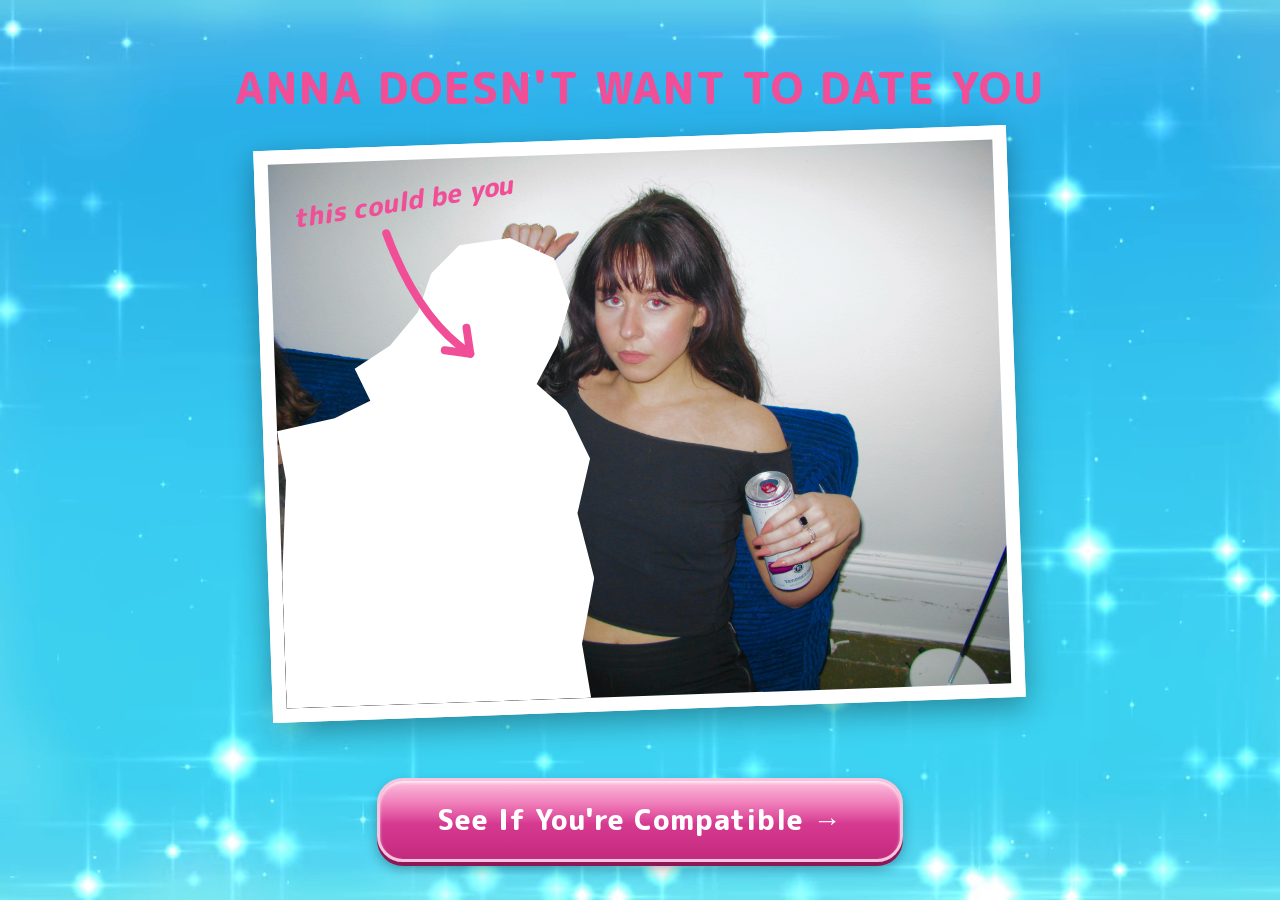
==== commit fef390ab: "Polish responsive survey flow and backgrounds" ====
--- a/index.html
+++ b/index.html
@@ -13,8 +13,9 @@
 </head>
 <body>
 
-  <video class="stars" autoplay muted loop playsinline>
-    <source src="stars.mp4">
+  <video class="stars" autoplay muted loop playsinline preload="auto" aria-hidden="true">
+    <source src="assets/dream-sky-mobile-loop.webm" type="video/webm" media="(max-width: 700px)">
+    <source src="assets/dream-sky-desktop-loop.webm" type="video/webm">
   </video>
 
   <h1>Anna doesn't want to date you</h1>
@@ -33,5 +34,7 @@
     <a class="candy" href="survey.html">See If You're Compatible <span class="cArrow">→</span></a>
   </footer>
 
+  <script src="js/background-video.js"></script>
+
 </body>
 </html>
--- a/css/mobile.css
+++ b/css/mobile.css
@@ -63,6 +63,13 @@
     height: calc(92dvh - 180px);
     z-index: 1;
     pointer-events: none;
+  }
+
+  /* On the birth-details stage, lift Anna well above the bottom sheet so her
+     face stays visible instead of sitting behind the form. */
+  body:not(.s2):not(.s3):not(.s4):not(.s5) .avatar {
+    bottom: 14vh;
+    bottom: 14dvh;
   }
 
   /* undo the desktop corner-shrink so she stays centered on s2/s3 */
@@ -179,7 +186,7 @@
   body.s3 #stage3 { inset: 0 4% 1%; }
 
   .booth,
-  .lmDrop { width: min(92vw, 54vh); }
+  .lmDrop { width: min(460px, 54vh, calc(100vw - 32px)); }
 
   /* bottom-sheet vibes: booth + CAPTURE hug the bottom so Anna's face stays
      visible above while she watches you pick a photo */
@@ -189,7 +196,9 @@
     padding-bottom: calc(10px + env(safe-area-inset-bottom));
   }
 
-  .lmCapture { width: min(92vw, 54vh); }
+  .lmMedia { flex: 0 0 auto; }
+
+  .lmCapture { width: min(460px, 54vh, calc(100vw - 36px)); }
 
   /* the paired polaroids shrink to sit side by side on a phone */
   .pol {
@@ -197,8 +206,24 @@
     padding: 8px 8px 30px;
   }
 
+  /* Keep the result cards anchored just above their footer instead of
+     floating in the middle of Anna's face. */
+  .lmPair {
+    align-items: flex-end;
+    padding-bottom: 18px;
+  }
+
   .lmStage .shelfFoot,
   #stage3 .shelfFoot { padding-bottom: calc(10px + env(safe-area-inset-bottom)); }
+
+  #stage3 .lmFoot {
+    padding-left: 18px;
+    padding-right: 18px;
+  }
+
+  #stage3 .lmFoot .next {
+    width: 100%;
+  }
 
   /* ================= stage 4: height check ================= */
 
